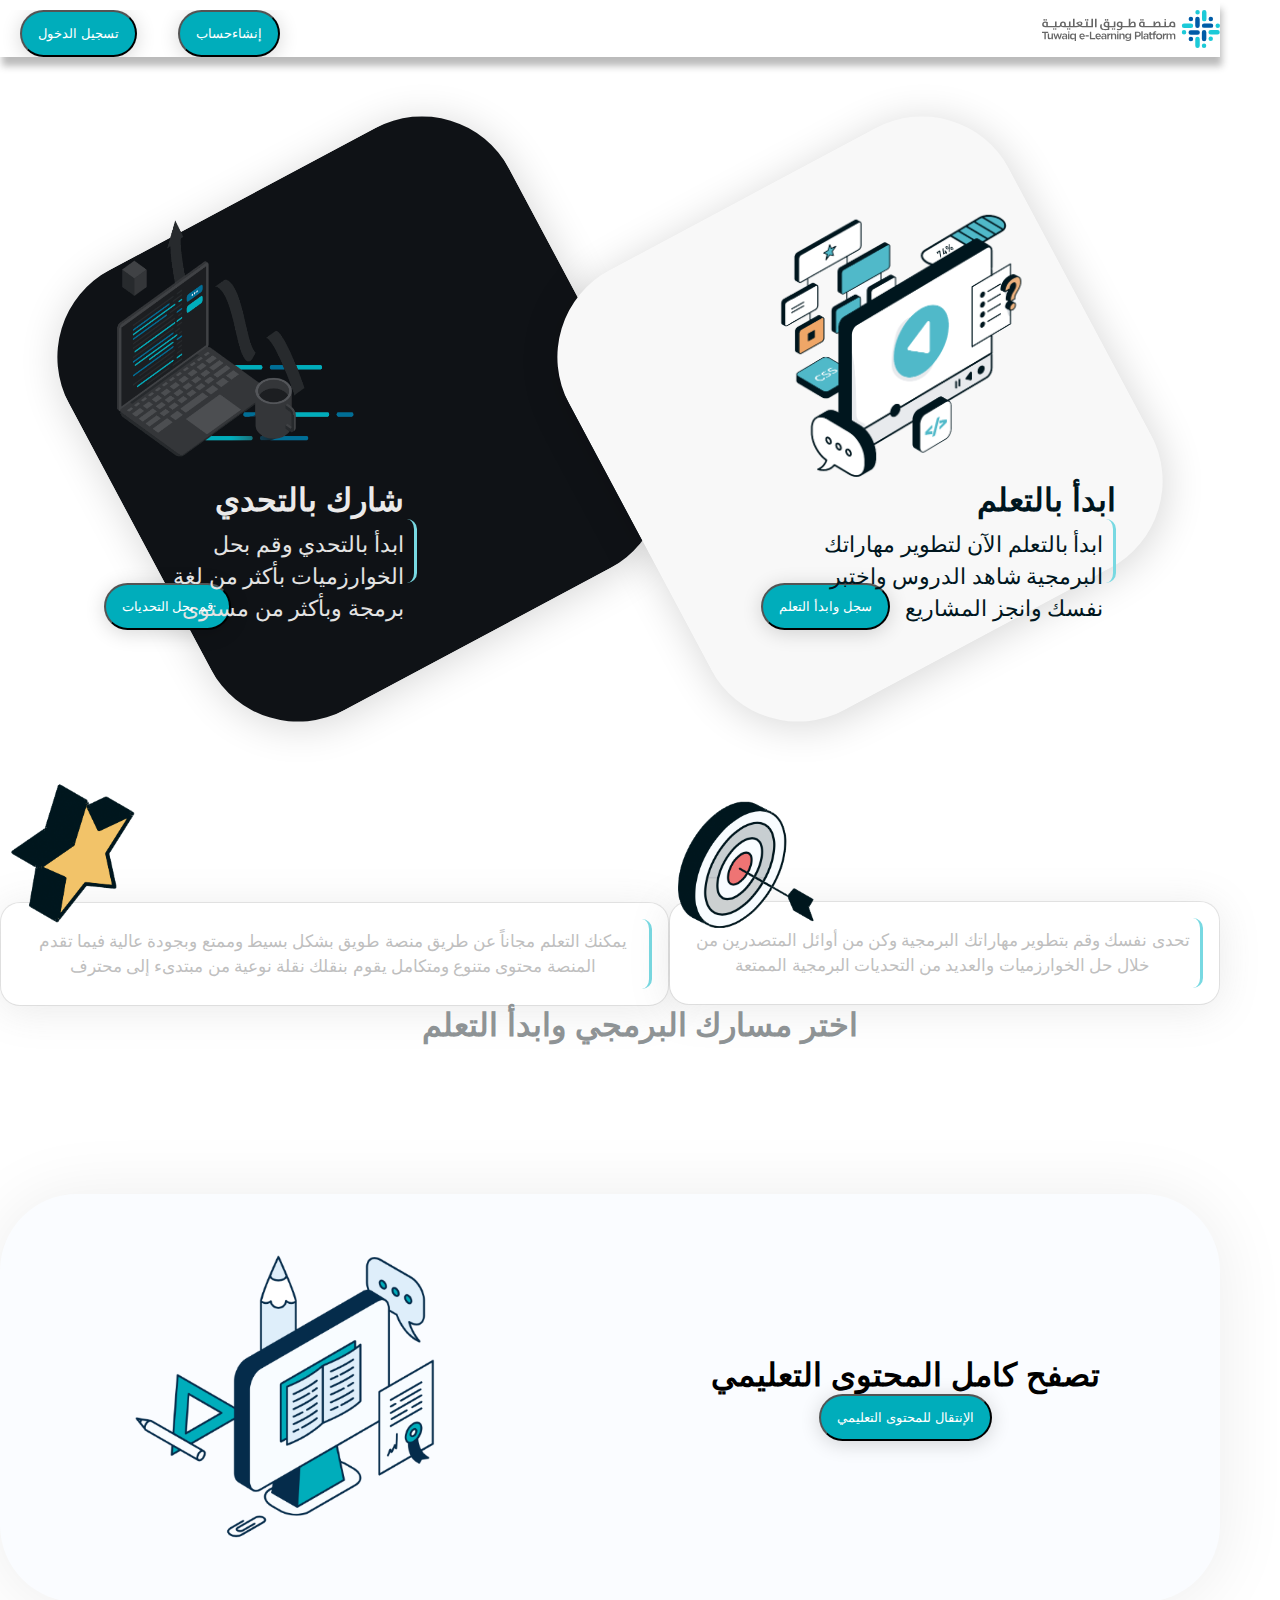
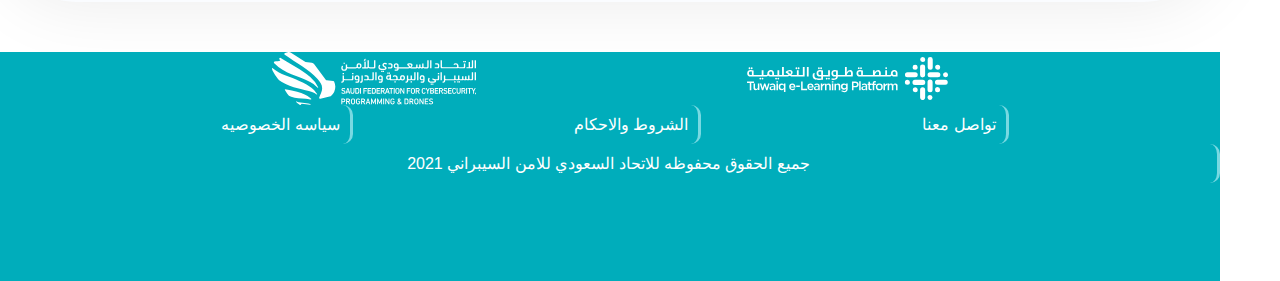
==== FrontEnd CSS/index.html @ 11696820 "@AlbandryAlQaseemi @1Riyad @FatmahAlqhtany" ====
<!DOCTYPE html>
<html lang="en">
<head>
    <meta charset="UTF-8">
    <meta name="viewport" content="width=device-width, initial-scale=1.0">
    <link rel="stylesheet" href="./style.css">
    <title>منصة طويق التعليمية</title>
</head>

<body>
 <div id="nav">
  <div class="logo">
    <img src="images/logo.svg" />  
  </div>   
 <div class="login">
<ul>
    <button>تسجيل الدخول</button>
    <button>إنشاءحساب</button>
  </ul> 
</div> 
</div>
<div class="main1">


<div class="main">
    <div class="box1"></div>
<div class="box2"></div>
</div>
<div class="mainInfo">

    <div class="box1info" >
    
   
   <img class="pic1" src="images/img1.png"/>
    <div class="leftBorder">
        <h1 class="heading1">شارك بالتحدي</h1>
        <p class="p1"> ابدأ بالتحدي وقم بحل الخوارزميات بأكثر من لغة برمجة وبأكثر من مستوى</p>
        <button class="b1">قم بحل التحديات</button>
    </div>
    </div>
    <div class="box2info" >
    
        <img class="pic1" src="images/img2.png"/>

        <div class="leftBorder">
            <h1 class="heading2">ابدأ بالتعلم</h1>
            <p class="p2"> ابدأ بالتعلم الآن لتطوير مهاراتك البرمجية شاهد الدروس واختبر نفسك وانجز المشاريع</p>
            <button class="b2">سجل وابدأ التعلم</button>
        </div>
        </div>
</div>

</div>
<div class="row1">
    <div class="column">
        <img class="image" src="./images/09.png" />
        <div class="card">
            <p class="content">يمكنك التعلم مجاناً عن طريق منصة طويق بشكل بسيط وممتع وبجودة عالية فيما تقدم المنصة
                محتوى
                متنوع
                ومتكامل يقوم بنقلك نقلة نوعية من مبتدىء إلى محترف
            </p>
        </div>
    </div>
    <div class="column">
        <img class="image" src="./images/08.png" />
        <div class="card">
            <p class="content">تحدى نفسك وقم بتطوير مهاراتك البرمجية وكن من أوائل المتصدرين من خلال حل الخوارزميات
                والعديد من
                التحديات البرمجية الممتعة
            </p>
        </div>
    </div>
</div>
<div>
    <h1 class="text-color">اختر مسارك البرمجي وابدأ التعلم</h1>
</div>


<div class="content2">
<img class="imageContent" src="./images/01s.png" alt="">
<div class="content3">
<h1 class="headContent">تصفح كامل المحتوى التعليمي</h1>
<button class="buttonContent">الإنتقال للمحتوى التعليمي</button>
</div>
</div>

<div class="footer">
    <div class="logo-footer">
    <img src="./images/safcsp-logo-white.svg"/>
    <img src="./images/logo-white.svg"/>
    </div>
<div class="footer-info">
    <p>سياسه الخصوصيه</p>
    <p>الشروط والاحكام</p>
    <p>تواصل معنا </p>
</div>
  <p> جميع الحقوق محفوظه للاتحاد السعودي للامن السيبراني 2021</p>
</div>

</body>
</html>
---- FrontEnd CSS/style.css ----
* {
    margin: 0;
    padding: 0;
    box-sizing: border-box;
}

body {
    font-family: Arial, Helvetica, sans-serif;
    background-color: white;
}

/* Float four columns side by side
  .column {
    float: left;
    width: 40%;
    padding: 0 10px;
    text-align: center;
  }
  /* Remove extra left and right margins, due to padding */

/* .row {margin: 0 -5px;}
  .r1{
    background-color:#F8F8F8 0% 0% no-repeat padding-box; ;
  }
  /* Clear floats after the columns */

/* .row:after {
    content: "";
    display: table;
    clear: both;
  }  */

/* @media screen and (max-width: 2000px) {
    #nav {
     display: flex;
      padding-top: 10px;
      justify-content: space-between;
      flex-direction: row-reverse;
      box-shadow: 2px 9px 7px rgba(31, 30, 30,0.3);
      
    }
  } */

.card {
    box-shadow: 0 4px 8px 0 rgba(0, 0, 0, 0.2);
    padding: 16px;
    text-align: center;
    background: #FFFFFF 0% 0% no-repeat padding-box;
    box-shadow: 0px 5px 40px #7C7C7C29;
    border: 1px solid #70707029;
    border-radius: 20px;
}

.content {
    text-align: center;
    font: normal normal normal 17px/25px DIN Next LT W23;
    letter-spacing: 0px;
    color: #BFBFBF;
    opacity: 1;
}

.image {
    margin-bottom: -50px;
}

.text-color {
    color: #8E9395;
    text-align: center;
}

.row1 {
    width: 1220px;
    display: flex;
    align-items: center;
    justify-content: center;
    margin-top: 150px;
}

ul {
    list-style-type: none;
    margin: 0;
    padding: 0;
    overflow: hidden;
    background-color: white;
}

li {
    float: left;
}

button {
    background-color: #00ADBB;
    display: block;
    color: white;
    text-align: center;
    padding: 14px 16px;
    text-decoration: none;
}

.content2 {
    display: flex;
    align-items: center;
    justify-content: space-around;
    width: 1220px;
    height: 408px;
    background: #FAFCFF 0% 0% no-repeat padding-box;
    box-shadow: 0px 3px 70px #00000014;
    border-radius: 77px;
    opacity: 1;
    margin-top: 150px;
}

.content3 {
    flex-direction: column;
    display: flex;
    justify-content: center;
    align-items: center;
}

.imageContent {
    height: 300px;
}

#nav {
    width: 1220px;
    display: flex;
    padding-top: 10px;
    margin-bottom: 150px;
    justify-content: space-between;
    flex-direction: row-reverse;
    box-shadow: 2px 9px 7px rgba(31, 30, 30, 0.3);
}

.login ul {
    display: flex;
    flex-direction: row;
    width: 300px;
    justify-content: space-around;
}

.box1 {
    top: 158px;
    left: 0px;
    width: 500px;
    height: 500px;
    transform: matrix(0.88, -0.47, 0.47, 0.88, 0, 0);
    background: #0F1216 0% 0% no-repeat padding-box;
    box-shadow: 0px 5px 40px #00000029;
    border-radius: 99px;
    opacity: 1;
}

.box2 {
    top: 158px;
    left: 877px;
    width: 500px;
    height: 500px;
    transform: matrix(0.88, -0.47, 0.47, 0.88, 0, 0);
    background: #F8F8F8 0% 0% no-repeat padding-box;
    box-shadow: 0px 5px 40px #00000029;
    border-radius: 99px;
    opacity: 1;
}

.main {
    width: 1220px;
    display: flex;
    justify-content: center;
    align-items: center;
    /* height: 75vh; */
    z-index: -1;
    position: absolute;
    
}

.mainInfo {
    width: 1220px;
    display: flex;
    flex-direction: row;
    justify-content: space-around;
    /* height: 100vh; */
    z-index: 0;
    position: relative;
    

}

.pic1 {
    height: 270px;
    width: 270px;
}

p {
    border-right: solid;
    border-color: #78D9E2;
    padding: 10px;
    border-radius: 10px;
    /* border: #78D9E2 0% 0% no-repeat padding-box; */
}

.heading1 {
    text-align: right;
    letter-spacing: 0px;
    color: #EBEAEA;
}

.heading2 {
    text-align: right;
    letter-spacing: 0px;
    color: #00161E;
}

button {
    background: #00ADBB;
    box-shadow: 0px 3px 20px #00000029;
    border-radius: 31px;
}

.p1 {
    top: 806px;
    left: 589px;
    width: 313px;
    height: 64px;
    text-align: right;
    font: normal normal normal 22px/32px DIN Next LT W23;
    letter-spacing: 0px;
    color: #E3E3E3;
    opacity: 1;
}

.p2 {
    top: 806px;
    left: 1524px;
    width: 355px;
    height: 64px;
    text-align: right;
    font: normal normal normal 22px/32px DIN Next LT W23;
    letter-spacing: 0px;
    color: #00161E;
    opacity: 1;
}

.box1info {
    top: 158px;
    width: 300px;
    height: 300px;
    margin-right: 150px;
}

.main1 {
    width: 1220px;
    position: relative;
    display: flex;
    align-items: center;
    justify-content: center;
}

.footer {
    margin-top: 50px;
    width: 1220px;
    height: 229px;
    left: 0;
    bottom: 0;
    background-color: #00ADBB;
    color: white;
    text-align: center;
    opacity: 1;
}

.footer-info {
    display: flex;
    flex-direction: row;
    justify-content: space-evenly;
    align-items: center;
}

.logo-footer {
    display: flex;
    flex-direction: row;
    justify-content: space-evenly;
    align-items: center;
}

li a:hover {
    background-color: #111;
}
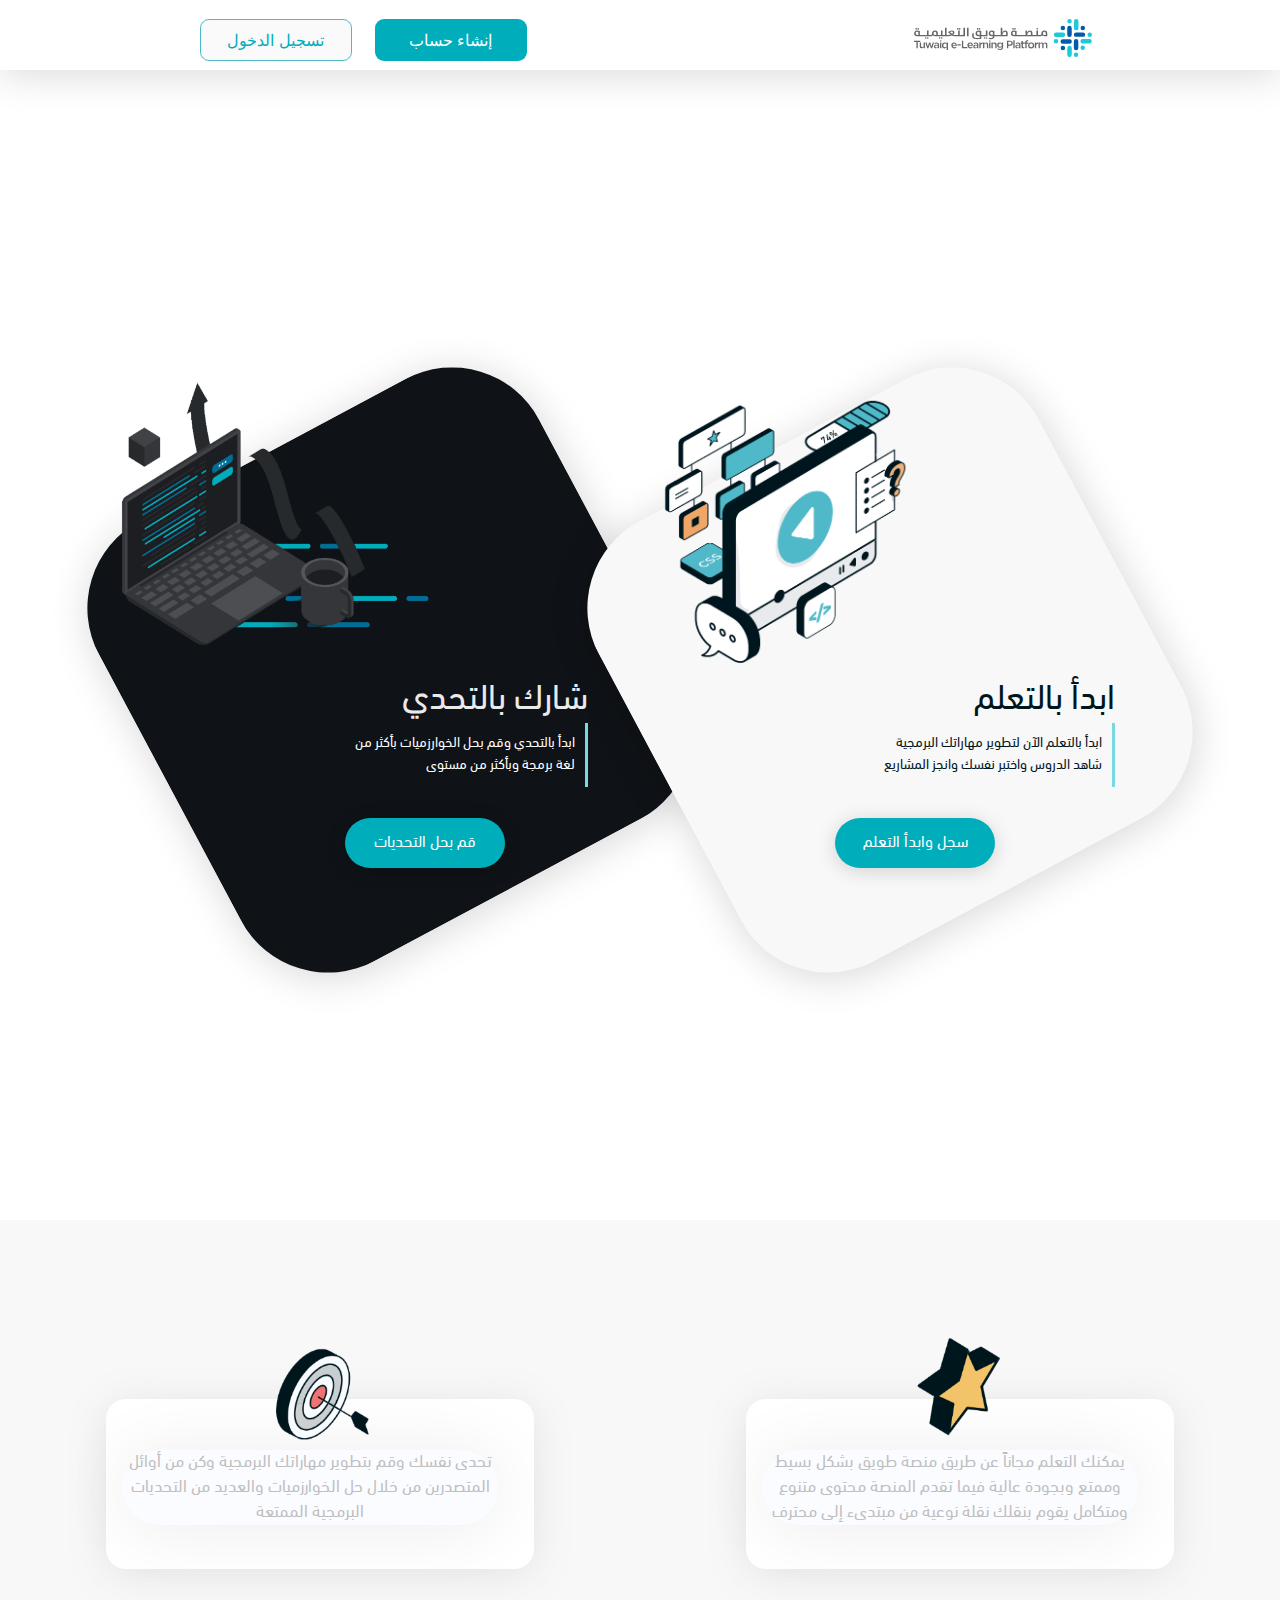
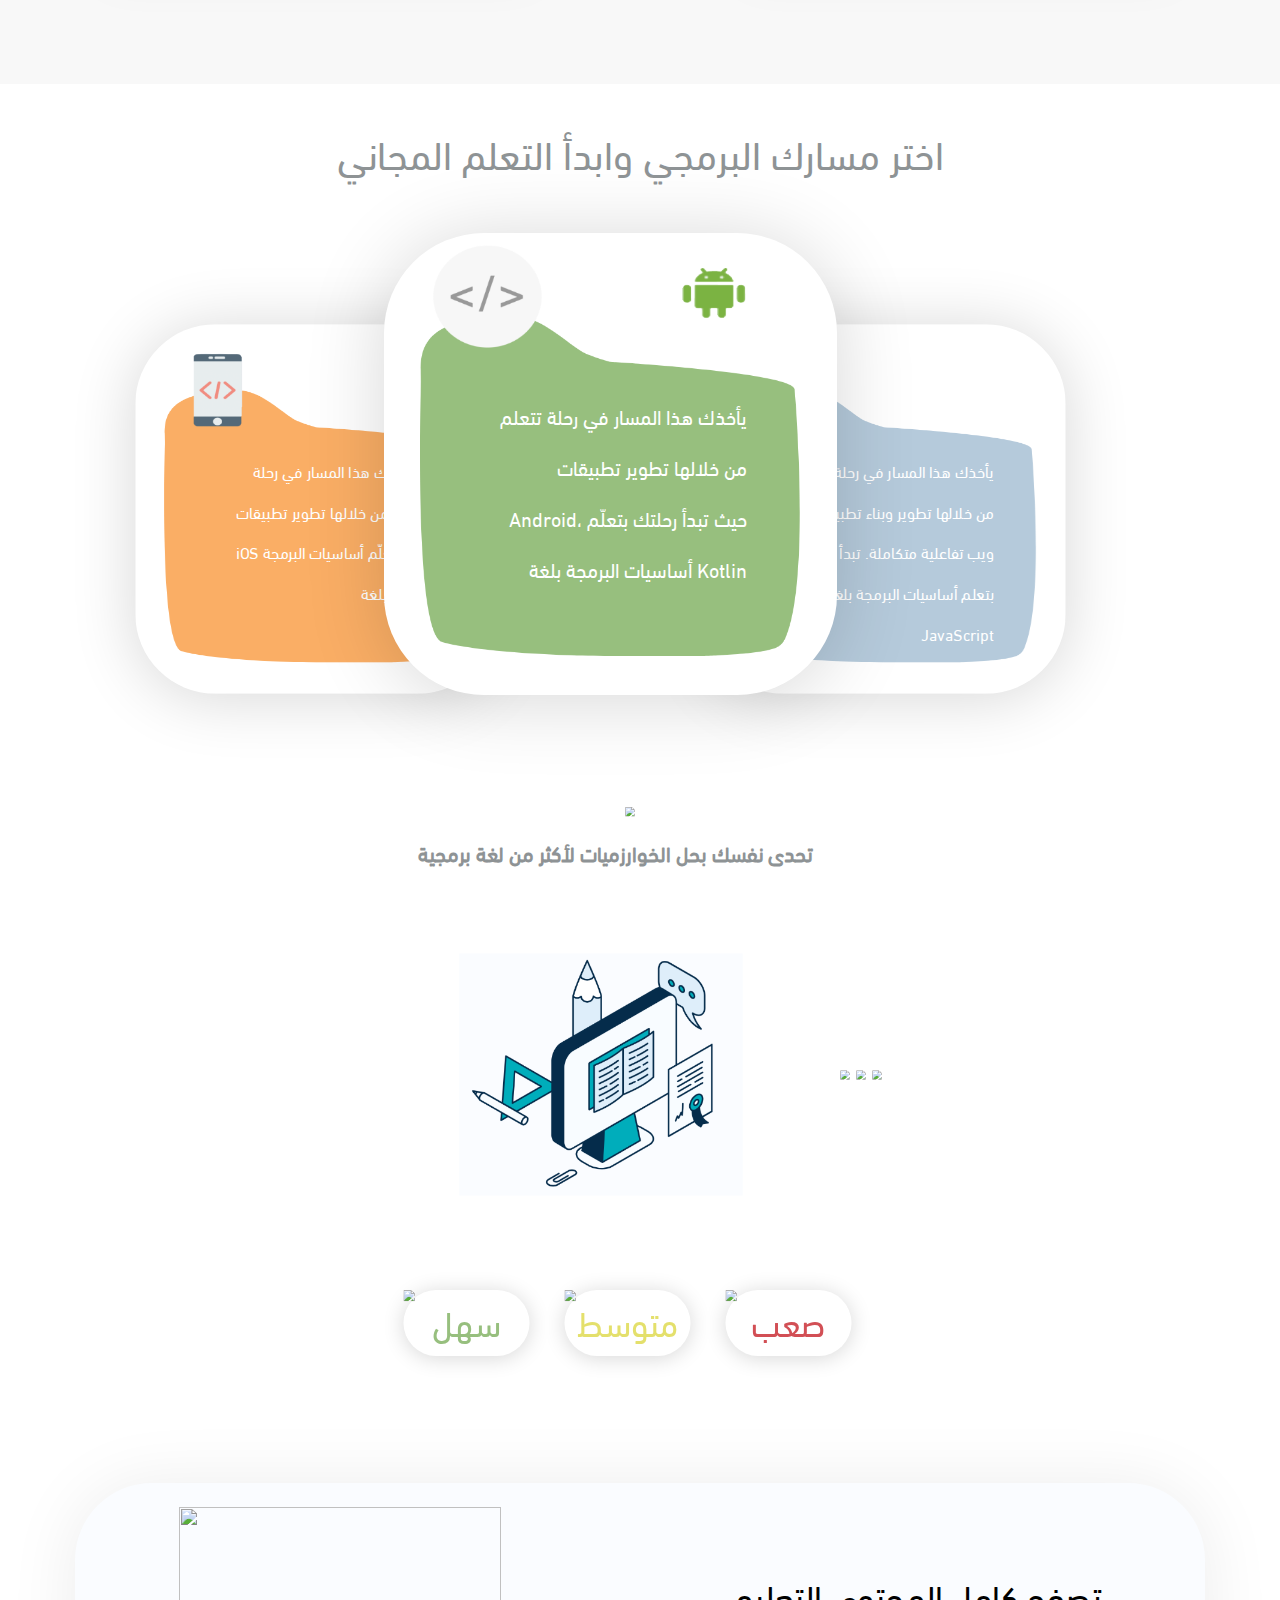
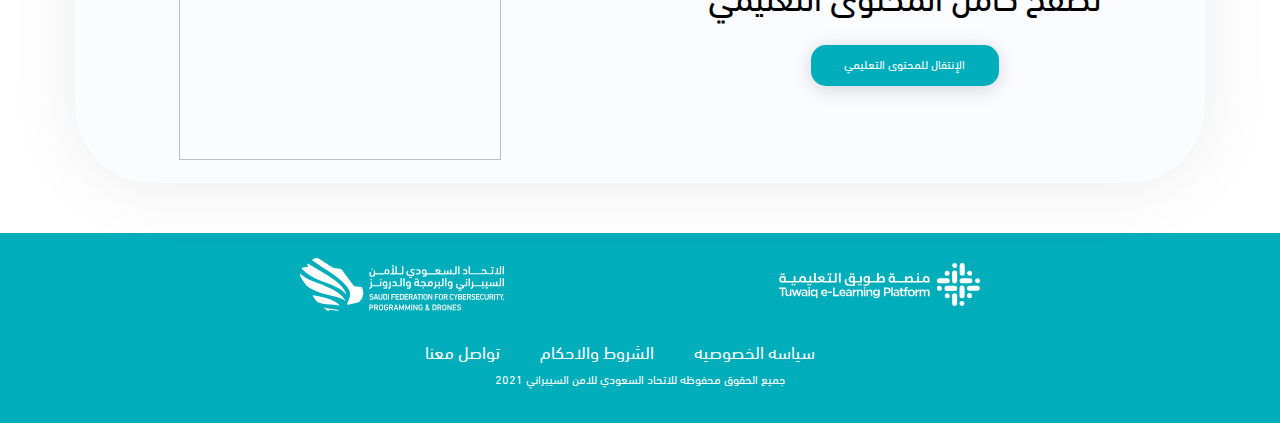
==== commit bfb50be9: "Improve some parts of the UI" ====
--- a/FrontEnd CSS/index.html
+++ b/FrontEnd CSS/index.html
@@ -1,5 +1,6 @@
 <!DOCTYPE html>
 <html lang="en">
+
 <head>
     <meta charset="UTF-8">
     <meta name="viewport" content="width=device-width, initial-scale=1.0">
@@ -8,95 +9,167 @@
 </head>
 
 <body>
- <div id="nav">
-  <div class="logo">
-    <img src="images/logo.svg" />  
-  </div>   
- <div class="login">
-<ul>
-    <button>تسجيل الدخول</button>
-    <button>إنشاءحساب</button>
-  </ul> 
-</div> 
-</div>
-<div class="main1">
+    <div id="nav">
+        <div class="logo">
+            <img src="images/logo.svg" />
+        </div>
+        <div class="login">
+            <ul>
+                <a id="loginBottun">تسجيل الدخول</a>
+                <a id="signUpBottun">إنشاء حساب</a>
+            </ul>
+        </div>
+    </div>
+    <div class="main1">
 
 
-<div class="main">
-    <div class="box1"></div>
-<div class="box2"></div>
-</div>
-<div class="mainInfo">
+        <div class="main">
+            <div class="box1"></div>
+            <div class="box2"></div>
+        </div>
+        <div class="mainInfo">
 
-    <div class="box1info" >
-    
-   
-   <img class="pic1" src="images/img1.png"/>
-    <div class="leftBorder">
-        <h1 class="heading1">شارك بالتحدي</h1>
-        <p class="p1"> ابدأ بالتحدي وقم بحل الخوارزميات بأكثر من لغة برمجة وبأكثر من مستوى</p>
-        <button class="b1">قم بحل التحديات</button>
+            <div class="box1info">
+
+
+                <img class="pic1" src="images/img1.png" />
+                <div class="leftBorder">
+                    <h1 class="heading1">شارك بالتحدي</h1>
+                    <p class="p1"> ابدأ بالتحدي وقم بحل الخوارزميات بأكثر من لغة برمجة وبأكثر من مستوى</p>
+                </div>
+                <a class="b1">قم بحل التحديات</a>
+            </div>
+            <div class="box2info">
+
+                <img class="pic2" src="images/img2.png" />
+
+                <div class="rightBorder">
+                    <h1 class="heading2">ابدأ بالتعلم</h1>
+                    <p class="p2"> ابدأ بالتعلم الآن لتطوير مهاراتك البرمجية شاهد الدروس واختبر نفسك وانجز المشاريع</p>
+                </div>
+                <a class="b2">سجل وابدأ التعلم</a>
+            </div>
+        </div>
+
     </div>
-    </div>
-    <div class="box2info" >
-    
-        <img class="pic1" src="images/img2.png"/>
 
-        <div class="leftBorder">
-            <h1 class="heading2">ابدأ بالتعلم</h1>
-            <p class="p2"> ابدأ بالتعلم الآن لتطوير مهاراتك البرمجية شاهد الدروس واختبر نفسك وانجز المشاريع</p>
-            <button class="b2">سجل وابدأ التعلم</button>
+
+    <div class="row1">
+        <div class="column">
+            <img class="image" src="./images/09.png" />
+            <div class="card">
+                <p class="content">يمكنك التعلم مجاناً عن طريق منصة طويق بشكل بسيط وممتع وبجودة عالية فيما تقدم المنصة
+                    محتوى
+                    متنوع
+                    ومتكامل يقوم بنقلك نقلة نوعية من مبتدىء إلى محترف
+                </p>
+            </div>
         </div>
-        </div>
-</div>
-
-</div>
-<div class="row1">
-    <div class="column">
-        <img class="image" src="./images/09.png" />
-        <div class="card">
-            <p class="content">يمكنك التعلم مجاناً عن طريق منصة طويق بشكل بسيط وممتع وبجودة عالية فيما تقدم المنصة
-                محتوى
-                متنوع
-                ومتكامل يقوم بنقلك نقلة نوعية من مبتدىء إلى محترف
-            </p>
+        <div class="column">
+            <img class="image" src="./images/08.png" />
+            <div class="card">
+                <p class="content">تحدى نفسك وقم بتطوير مهاراتك البرمجية وكن من أوائل المتصدرين من خلال حل الخوارزميات
+                    والعديد من
+                    التحديات البرمجية الممتعة
+                </p>
+            </div>
         </div>
     </div>
-    <div class="column">
-        <img class="image" src="./images/08.png" />
-        <div class="card">
-            <p class="content">تحدى نفسك وقم بتطوير مهاراتك البرمجية وكن من أوائل المتصدرين من خلال حل الخوارزميات
-                والعديد من
-                التحديات البرمجية الممتعة
-            </p>
+    <br/>
+    <br/>
+    <br/>
+    
+<div class="part3">
+    <div>
+        <h1 class="text-color"> اختر مسارك البرمجي وابدأ التعلم المجاني </h1>
+    </div>
+
+    <div class="studyPaths">
+            <div class="path2 inactivePaths">
+                    <p>
+                            سيأخذك هذا المسار في رحلة تتعلم من خلالها تطوير تطبيقات iOS تبدأ بتعلّم أساسيات البرمجة بلغة Swift                    </p>
+                    <img class="bgImage" src="./images/path24.png"/>
+                    <img class="pathlogo" src="./images/03.png"/>
+                </div>
+        <div class="path3 inactivePaths">
+                <p>
+                        يأخذك هذا المسار في رحلة تتعلم من خلالها تطوير وبناء تطبيقات ويب تفاعلية متكاملة. تبدأ رحلتك بتعلم أساسيات البرمجة بلغة JavaScript                </p>
+                <img class="bgImage" src="./images/path23.png"/>
+            </div>
+
+
+        <div class="path1">
+                <p>
+                        يأخذك هذا المسار في رحلة تتعلم من خلالها تطوير تطبيقات Android، حيث تبدأ رحلتك بتعلّم أساسيات البرمجة بلغة Kotlin
+                </p>
+                <img class="bgImage" src="./images/path2.png"/>
+                <img class="pathlogo" src="./images/ic.png"/>
+                <img class="pathlogo2" src="./images/010101.png"/>
+
+
+            </div>
+    </div>
+    
+    
+    <div class="content1">
+        <div class="content-chiled">
+            <div class="content-head-img">
+                <img src="./images/01ch.png">
+            </div>
+            <div class="content-title">
+                <h1>اختر مستوى التحدي وابدأ بحل التحديات</h1>
+            </div>
+            <div class="info-title">
+                <h3>تحدى نفسك بحل الخوارزميات لأكثر من لغة برمجية</h3>
+            </div>
+            <div class="content-icons">
+                <img src="./images/01s.png">
+                <img src="./images/01j.png">
+                <img src="./images/01js.png">
+                <img src="./images/01p.png">
+            </div>
+            <div class="difculty">
+                <div class="lvl-img">
+                    <img src="./images/01e.png">
+                    <h1 class="easy">سهل</h1>
+                </div>
+                <div class="lvl-img">
+                    <img src="./images/01m.png">
+                    <h1 class="mid">متوسط</h1>
+                </div>
+                <div class="lvl-img">
+                    <img src="./images/01h.png">
+                    <h1 class="hard">صعب</h1>
+                </div>
+            </div>
         </div>
     </div>
+
+    <div class="content2">
+        <div>
+
+            <img class="imageContent" src="./images/01ss.png" alt="">
+            <div class="content3">
+                <h1 class="headContent">تصفح كامل المحتوى التعليمي</h1>
+                <a class="buttonContent">الإنتقال للمحتوى التعليمي</a>
+            </div>
+        </div>
+    </div>
+    
 </div>
-<div>
-    <h1 class="text-color">اختر مسارك البرمجي وابدأ التعلم</h1>
-</div>
-
-
-<div class="content2">
-<img class="imageContent" src="./images/01s.png" alt="">
-<div class="content3">
-<h1 class="headContent">تصفح كامل المحتوى التعليمي</h1>
-<button class="buttonContent">الإنتقال للمحتوى التعليمي</button>
-</div>
-</div>
-
-<div class="footer">
-    <div class="logo-footer">
-    <img src="./images/safcsp-logo-white.svg"/>
-    <img src="./images/logo-white.svg"/>
+    <div class="footer">
+        <div class="logo-footer">
+            <img src="./images/safcsp-logo-white.svg" />
+            <img src="./images/logo-white.svg" />
+        </div>
+        <div class="footer-info">
+            <p>سياسه الخصوصيه</p>
+            <p>الشروط والاحكام</p>
+            <p>تواصل معنا </p>
+        </div>
+        <p> جميع الحقوق محفوظه للاتحاد السعودي للامن السيبراني 2021</p>
     </div>
-<div class="footer-info">
-    <p>سياسه الخصوصيه</p>
-    <p>الشروط والاحكام</p>
-    <p>تواصل معنا </p>
-</div>
-  <p> جميع الحقوق محفوظه للاتحاد السعودي للامن السيبراني 2021</p>
-</div>
 
 </body>
+
 </html>--- a/FrontEnd CSS/style.css
+++ b/FrontEnd CSS/style.css
@@ -1,3 +1,7 @@
+@font-face {
+    font-family: 'DIN Next LT W23';
+    src: URL('din-next-lt-w23-regular.ttf') format('truetype');
+  }
 * {
     margin: 0;
     padding: 0;
@@ -5,14 +9,14 @@
 }
 
 body {
-    font-family: Arial, Helvetica, sans-serif;
+    font-family: DINNextLTArabic,Cairo,sans-serif;
     background-color: white;
 }
 
-/* Float four columns side by side
+ /* Float four columns side by side */
   .column {
     float: left;
-    width: 40%;
+    width: 35%;
     padding: 0 10px;
     text-align: center;
   }
@@ -43,15 +47,16 @@
 
 .card {
     box-shadow: 0 4px 8px 0 rgba(0, 0, 0, 0.2);
+    height: 170px;
     padding: 16px;
-    text-align: center;
     background: #FFFFFF 0% 0% no-repeat padding-box;
     box-shadow: 0px 5px 40px #7C7C7C29;
-    border: 1px solid #70707029;
+    /* border: 1px solid #70707029; */
     border-radius: 20px;
 }
 
 .content {
+    margin-top: 35px;
     text-align: center;
     font: normal normal normal 17px/25px DIN Next LT W23;
     letter-spacing: 0px;
@@ -60,20 +65,142 @@
 }
 
 .image {
-    margin-bottom: -50px;
-}
-
+    width: 101px;
+height: 118px;
+    margin-bottom: -58px;
+}
+
+
+/* .part3{
+    display: flex;
+    flex-direction: column;
+        justify-content: center;
+    align-items: center;
+} */
 .text-color {
     color: #8E9395;
-    text-align: center;
-}
+    font: normal normal normal 40px/45px DIN Next LT W23;
+    text-align: center;
+}
+
+.studyPaths{
+    position: relative;
+    
+    top: 50px;
+    height: 600px;
+    
+}
+.path3{
+    position: relative;
+    /* top: 2202px; */
+    left: 16%;
+    position: center;
+    width: 453px;
+    height: 462px;
+    background: #FFFFFF 0% 0% no-repeat padding-box;
+    box-shadow: 0px 5px 80px #00000029;
+    border-radius: 100px;
+    opacity: 1;
+    z-index: -1;
+    float: left;
+
+
+}.studyPaths p{
+    position: absolute;
+    top: 35%;
+    left: 25%;
+    z-index: 1;
+    text-align: right;
+    font: normal normal normal 20px/51px DIN Next LT W23;
+    letter-spacing: 0px;
+    color: #FFFFFF;
+    opacity: 1;
+    width: 250px;
+}
+.bgImage{
+    display: flex;
+    justify-self: center;
+    position: absolute;
+    top: 18%;
+    left: 8%;
+    width: 380px;
+    height: 340px;
+    z-index: -1;
+}
+.pathlogo{
+    position: absolute;
+    width: 116px;
+    height: 108px;
+    left: 45px;
+    top: 10px;
+
+}
+.pathlogo2{
+    position: absolute;
+    top: 20px;
+    left: 60%;
+    width: 103px;
+    height: 74px;
+}
+
+/* --------- */
+.path2{
+    position: relative;
+    top: 0px;
+    left: 7%;
+    position: center;
+    width: 453px;
+    height: 462px;
+    background: #FFFFFF 0% 0% no-repeat padding-box;
+    box-shadow: 0px 5px 80px #00000029;
+    border-radius: 100px;
+    opacity: 1;
+    z-index: -2;
+    float: left;
+}.path2 > .pathlogo{
+    transform: scale(.6,.9);
+    top: 30px;
+}
+
+/* ----------- */
+.path1{
+    position: relative;
+    /* top: 2202px; */
+    left: 30%;
+    position: center;
+    width: 453px;
+    height: 462px;
+    background: #FFFFFF 0% 0% no-repeat padding-box;
+    box-shadow: 0px 5px 80px #00000029;
+    border-radius: 100px;
+    opacity: 1;
+    z-index: -1;
+    /* float: left; */
+}
+
+/* -------------- */
+.inactivePaths{
+    transform: scale(.8,.8);
+    top: 45px;
+    /* font: normal normal normal 20px/51px DIN Next LT W23;
+    width: 403px;
+    height: 402px;
+    display: flex;
+    align-content: center; */
+
+}
+/* -------------- */
 
 .row1 {
-    width: 1220px;
-    display: flex;
-    align-items: center;
-    justify-content: center;
-    margin-top: 150px;
+    /* width: 1220px; */
+    height: 464px;
+    display: flex;
+    align-items: center;
+    flex-direction: row-reverse;
+    justify-content: space-around;
+    margin-top: 100px;
+    background: #F8F8F8 0% 0% no-repeat padding-box;
+opacity: 1;
 }
 
 ul {
@@ -88,26 +215,27 @@
     float: left;
 }
 
-button {
-    background-color: #00ADBB;
-    display: block;
-    color: white;
-    text-align: center;
-    padding: 14px 16px;
-    text-decoration: none;
-}
+
 
 .content2 {
     display: flex;
     align-items: center;
+    align-self: center;
+    justify-content: center;
+    /* justify-content: space-around; */
+
+    /* margin-top: 150px; */
+}.content2 > div{
+    display: flex;
+    flex-direction: row;
     justify-content: space-around;
-    width: 1220px;
-    height: 408px;
+    align-items: center;
+    width: 1130px;
+    height: 300px;
     background: #FAFCFF 0% 0% no-repeat padding-box;
     box-shadow: 0px 3px 70px #00000014;
     border-radius: 77px;
     opacity: 1;
-    margin-top: 150px;
 }
 
 .content3 {
@@ -116,28 +244,80 @@
     justify-content: center;
     align-items: center;
 }
+.headContent{
+    font: normal normal normal 35px/45px DIN Next LT W23;
+    margin-bottom: 20px;
+}
 
 .imageContent {
-    height: 300px;
+    width: 322px;
+    height: 253px;
+}
+.buttonContent {
+    display: flex;
+    justify-content: center;
+    align-items: center;
+    color: white;
+    font-size: 14px;
+    width: 188px;
+    height: 41px;
+    background: #00ADBB 0% 0% no-repeat padding-box;
+    font: normal normal normal 12px DIN Next LT W23;
+    box-shadow: 0px 3px 20px #00000029;
+    border-radius: 15px;
+    opacity: 1;
 }
 
 #nav {
-    width: 1220px;
+    width: 100%;
+    height: 70px;
     display: flex;
     padding-top: 10px;
     margin-bottom: 150px;
-    justify-content: space-between;
+    justify-content: space-around;
     flex-direction: row-reverse;
-    box-shadow: 2px 9px 7px rgba(31, 30, 30, 0.3);
+    align-items: center;
+    background: #FFFFFF 0% 0% no-repeat padding-box;
+box-shadow: 0px 3px 40px #00000029;
+opacity: 1;
 }
 
 .login ul {
     display: flex;
     flex-direction: row;
-    width: 300px;
+    width: 350px;
     justify-content: space-around;
 }
 
+#signUpBottun{
+    top: 13px;
+    left: 350px;
+    width: 152px;
+    height: 42px;
+    background: #00ADBB 0% 0% no-repeat padding-box;
+    border-radius: 9px;
+    opacity: 1;
+    display: flex;
+    justify-content: center;
+    align-items: center;
+    color: white;
+    font-size: 16px;
+}
+#loginBottun{
+    top: 13px;
+    left: 350px;
+    width: 152px;
+    height: 42px;
+    background: #FAFAFA 0% 0% no-repeat padding-box;
+    color: #00ADBB;
+    border: 1px solid #50B9C9;
+    border-radius: 9px;
+    opacity: 1;
+    display: flex;
+    justify-content: center;
+    align-items: center;
+    font-size: 16px;
+}
 .box1 {
     top: 158px;
     left: 0px;
@@ -163,7 +343,7 @@
 }
 
 .main {
-    width: 1220px;
+    width: 100%;
     display: flex;
     justify-content: center;
     align-items: center;
@@ -174,7 +354,8 @@
 }
 
 .mainInfo {
-    width: 1220px;
+    width: 100%;
+
     display: flex;
     flex-direction: row;
     justify-content: space-around;
@@ -186,26 +367,85 @@
 }
 
 .pic1 {
+    height: 300px;
+    width: 350px;
+    position: absolute;
+    top: -310px;
+    left: 10px;
+}
+.leftBorder{
+    position: absolute;
+    left: 250px;
+
+}
+.b1{
+    position: absolute;
+    top: 140px;
+    left: 250px;
+    width: 160px;
+    height: 50px;
+    background: #00ADBB 0% 0% no-repeat padding-box;
+    font: normal normal normal 35px/45px DIN Next LT W23;
+
+    box-shadow: 0px 3px 20px #00000029;
+    border-radius: 31px;
+    opacity: 1;
+    display: flex;
+    justify-content: center;
+    align-items: center;
+    color: white;
+    font-size: 16px;
+}
+.rightBorder{
+    position: absolute;
+    display: flex;
+    flex-direction: column;
+    justify-content: center;
+    left: 120px;
+}.b2{
+    position: absolute;
+    top: 140px;
+    left: 100px;
+    width: 160px;
+    height: 50px;
+    background: #00ADBB 0% 0% no-repeat padding-box;
+    font: normal normal normal 35px/45px DIN Next LT W23;
+    box-shadow: 0px 3px 20px #00000029;
+    border-radius: 31px;
+    opacity: 1;
+    display: flex;
+    justify-content: center;
+    align-items: center;
+    color: white;
+    font-size: 16px;
+}
+.pic2 {
     height: 270px;
     width: 270px;
-}
-
-p {
+    position: absolute;
+    top: -285px;
+    right: 120px;
+
+}
+
+/* p {
     border-right: solid;
     border-color: #78D9E2;
     padding: 10px;
     border-radius: 10px;
-    /* border: #78D9E2 0% 0% no-repeat padding-box; */
-}
+    border: #78D9E2 0% 0% no-repeat padding-box;
+}*/
 
 .heading1 {
     text-align: right;
+    font: normal normal normal 35px/45px DIN Next LT W23;
     letter-spacing: 0px;
     color: #EBEAEA;
 }
 
 .heading2 {
     text-align: right;
+    font: normal normal normal 35px/45px DIN Next LT W23;
     letter-spacing: 0px;
     color: #00161E;
 }
@@ -218,26 +458,32 @@
 
 .p1 {
     top: 806px;
-    left: 589px;
-    width: 313px;
+    left: 389px;
+    width: 243px;
     height: 64px;
     text-align: right;
-    font: normal normal normal 22px/32px DIN Next LT W23;
-    letter-spacing: 0px;
-    color: #E3E3E3;
-    opacity: 1;
+    font: normal normal normal 14px/22px DIN Next LT W23;
+    letter-spacing: 0px;
+    color: rgb(255, 255, 255);
+    opacity: 1;
+        border-right: solid;
+        border-color: #78D9E2;
+        padding: 10px;
 }
 
 .p2 {
     top: 806px;
     left: 1524px;
-    width: 355px;
+    width: 260px;
     height: 64px;
     text-align: right;
-    font: normal normal normal 22px/32px DIN Next LT W23;
+    font: normal normal normal 14px/22px DIN Next LT W23;
     letter-spacing: 0px;
     color: #00161E;
     opacity: 1;
+        border-right: solid;
+        border-color: #78D9E2;
+        padding: 10px;
 }
 
 .box1info {
@@ -245,10 +491,19 @@
     width: 300px;
     height: 300px;
     margin-right: 150px;
+    position: relative;
+}
+.box2info {
+    top: 158px;
+    width: 300px;
+    height: 300px;
+    margin-right: 150px;
+    position: relative;
 }
 
 .main1 {
-    width: 1220px;
+    height: 100vh;
+    width: 100%;
     position: relative;
     display: flex;
     align-items: center;
@@ -257,29 +512,187 @@
 
 .footer {
     margin-top: 50px;
-    width: 1220px;
-    height: 229px;
+    width: 100%;
+    height: 190px;
     left: 0;
     bottom: 0;
     background-color: #00ADBB;
     color: white;
     text-align: center;
+    /* align-content: center; */
     opacity: 1;
 }
 
 .footer-info {
+    display: flex;
+    flex-direction: row-reverse;
+    justify-content: center;
+    padding: 10px;
+}.footer-info >p{
+    padding-right: 40px;
+    font: normal normal normal 18px/18px DIN Next LT W23;
+
+}
+.footer >p{
+    /* padding-right: 40px; */
+    /* padding: 10px; */
+    font: normal normal normal 12px DIN Next LT W23;
+
+}
+
+.logo-footer {
+    padding: 25px;
     display: flex;
     flex-direction: row;
     justify-content: space-evenly;
     align-items: center;
 }
 
-.logo-footer {
+.content {
+    display: flex;
+    justify-content: space-around;
+    background: #FAFCFF 0% 0% no-repeat padding-box;
+    box-shadow: 0px 3px 70px #00000014;
+    border-radius: 77px;
+    opacity: 1;
+    width: 95%;
+}
+.cont-img {
+    width: 270px;
+    height: 200px;
+}
+.cont-title {
+    display: flex;
+    align-items: center;
+    text-align: center;
+    letter-spacing: 0px;
+    color: #00161E;
+    opacity: 1;
+    margin: 30px;
+    flex-direction: column;
+}
+.cont-title h1 {
+    font: normal normal normal 30px/48px DIN Next LT W23;
+}
+.cont-but {
+    background: #00ADBB 0% 0% no-repeat padding-box;
+    box-shadow: 0px 3px 20px #00000029;
+    border-radius: 15px;
+    opacity: 1;
+    height: 20%;
+    width: 50%;
+    color: #FAFCFF;
+    display: flex;
+    justify-content: center;
+    align-items: center;
+}
+.cont-but-text {
+    text-align: center;
+    font: normal normal normal 16px/28px DIN Next LT W23;
+    letter-spacing: 0px;
+    color: #FFFFFF;
+    opacity: 1;
+}
+.content1 {
+    display: flex;
+    position: relative;
+    left: 130px;
+    /* justify-content: center; */
+    /* width: 100%; */
+    /* height: 650px; */
+    background: transparent url('./images/Path 7.svg') 0% 0% no-repeat padding-box;
+    opacity: 1;
+    width: 1118px;
+height: 700px;
+    
+}
+.content-chiled {
+    display: flex;
+    position: absolute;
+    left: 90px;
+    flex-direction: column;
+    align-items: center;
+    justify-items: center;
+    z-index: 1;
+
+}
+.content-title h1{
+    text-align: left;
+    font: normal normal normal 35px/48px DIN Next LT W23;
+    letter-spacing: 0px;
+    color: #FFFFFF;
+    opacity: 1;
+    margin-left: 120px;
+}
+.lvl-img{
+    transform: matrix(1, 0, 0, 1, 0, 0);
+    background: rgba(255, 255, 255,0.1) 0% 0% no-repeat padding-box;
+    box-shadow: 0px 3px 30px #00000029;
+    border-radius: 50px;
+    display: flex;
+    flex-direction: column;
+    align-items: center;
+    margin-left: 50px;
+    /* opacity: 0.08; */
+    
+}
+.content-head-img {
+    margin-top: 20px;
+    margin-bottom: -30px;
+    margin-left: 130px;
+    transform: scale(.6,.6);
+
+}
+
+.lvl-img img {
+    width: 180px;
+}
+.info-title {
+    text-align: left;
+    font: normal normal normal 18px/32px DIN Next LT W23;
+    letter-spacing: 0px;
+    color: #8E9395;
+    opacity: 1;
+    margin-left: 100px;
+}
+.content-icons{
+    margin-left: 120px;
     display: flex;
     flex-direction: row;
-    justify-content: space-evenly;
-    align-items: center;
-}
+    align-items: center;
+}.content-icons img{
+    transform: scale(.6,.6);
+
+}
+.easy {
+    text-align: center;
+    font: normal normal normal 50px/78px DIN Next LT W23;
+    letter-spacing: 0px;
+    color: #97BF7E;
+    opacity: 1;
+}
+.mid {
+    text-align: center;
+    font: normal normal normal 50px/78px DIN Next LT W23;
+    letter-spacing: 0px;
+    color: #E4E06C;
+    opacity: 1;
+}
+.hard {
+    text-align: center;
+    font: normal normal normal 50px/78px DIN Next LT W23;
+    letter-spacing: 0px;
+    color: #D24F55;;
+    opacity: 1;
+}
+.difculty {
+    position: relative;
+    display: flex;
+    justify-content: space-around;
+    transform: scale(.7,.7);
+    left: 45px;
+}
+
 
 li a:hover {
     background-color: #111;
